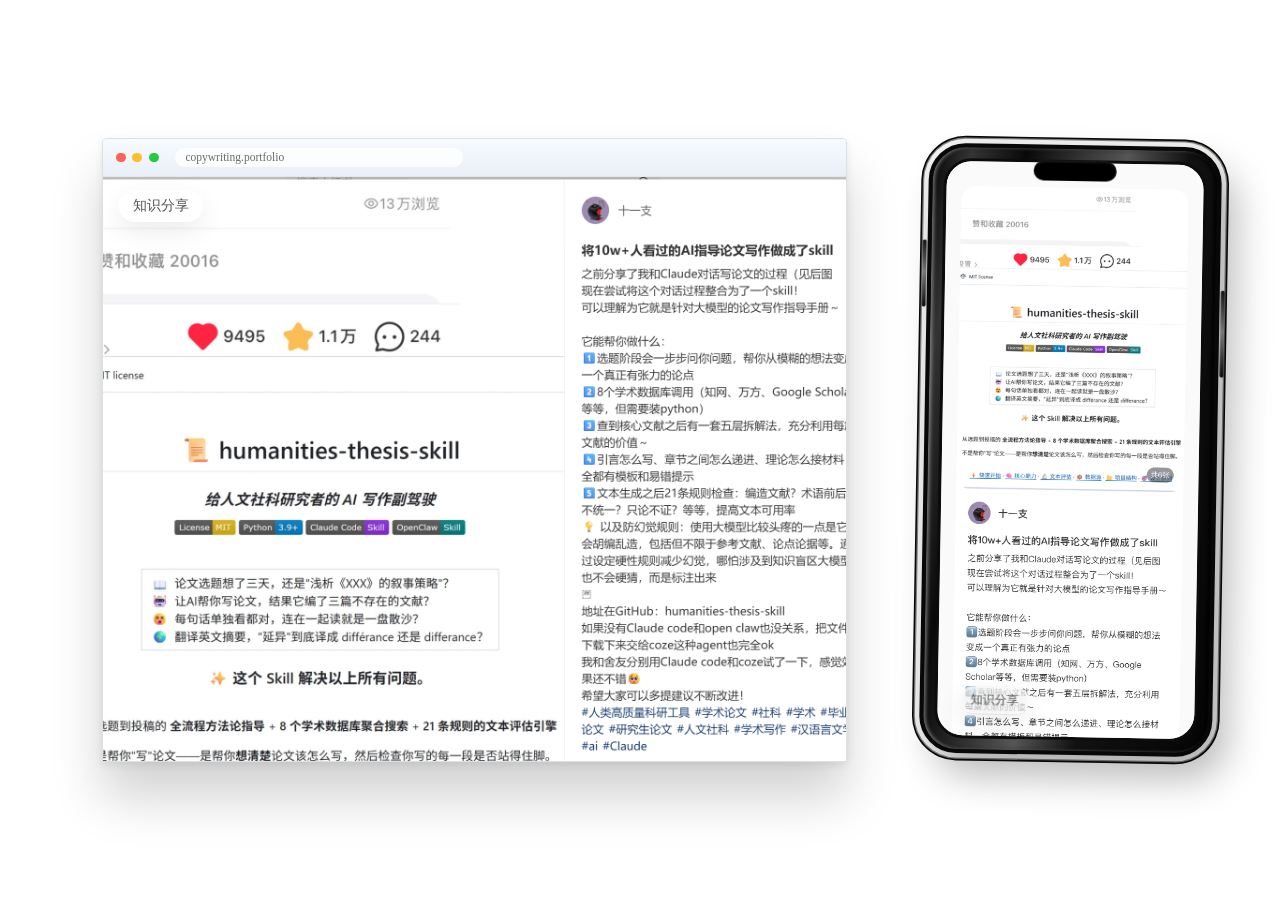
==== copywriting.html @ ecc1463c "Initial personal website" ====
<!doctype html>
<html lang="zh-CN">
  <head>
    <meta charset="UTF-8" />
    <meta name="viewport" content="width=device-width, initial-scale=1.0" />
    <title>文案设计 | Portfolio</title>
    <meta name="description" content="文案设计作品展示。" />
    <link rel="stylesheet" href="./copywriting.css" />
  </head>
  <body>
    <main class="showcase-page" aria-label="文案设计作品展示">
      <section class="browser-mockup" aria-label="网页端截图">
        <div class="browser-bar" aria-hidden="true">
          <div class="window-dots">
            <span></span>
            <span></span>
            <span></span>
          </div>
          <div class="address-pill">copywriting.portfolio</div>
        </div>
        <span class="category-badge" id="web-category">知识分享</span>
        <div class="browser-screen synced-scroll" id="web-screen">
          <img src="./assets/copywriting/web/web-6.png" alt="网页端文案作品 6" />
          <img src="./assets/copywriting/web/web-1.png" alt="网页端文案作品 1" />
          <img src="./assets/copywriting/web/web-5.png" alt="网页端文案作品 5" />
          <img src="./assets/copywriting/web/web-2.png" alt="网页端文案作品 2" />
          <img src="./assets/copywriting/web/web-4.png" alt="网页端文案作品 4" />
          <img src="./assets/copywriting/web/web-3.png" alt="网页端文案作品 3" />
          <img src="./assets/copywriting/web/web-7.png" alt="网页端文案作品 7" />
          <img src="./assets/copywriting/web/web-8.png" alt="网页端文案作品 8" />
          <img src="./assets/copywriting/web/web-wechat.jpg" alt="网页端公众号作品" />
        </div>
      </section>

      <section class="phone-mockup" aria-label="手机端截图">
        <div class="phone-shell">
          <span class="category-badge phone-category" id="phone-category">知识分享</span>
          <div class="phone-island" aria-hidden="true"></div>
          <div class="phone-screen synced-scroll" id="phone-screen">
            <img src="./assets/copywriting/knowledge-3.png" alt="手机端文案作品 6" />
            <img src="./assets/copywriting/knowledge-1.png" alt="手机端文案作品 1" />
            <img src="./assets/copywriting/knowledge-2.png" alt="手机端文案作品 5" />
            <img src="./assets/copywriting/travel-1.png" alt="手机端文案作品 2" />
            <img src="./assets/copywriting/travel-2.png" alt="手机端文案作品 4" />
            <img src="./assets/copywriting/marketing-1.png" alt="手机端文案作品 3" />
            <img src="./assets/copywriting/marketing-2.png" alt="手机端文案作品 7" />
            <img src="./assets/copywriting/marketing-3.png" alt="手机端文案作品 8" />
            <img src="./assets/copywriting/wechat-1.jpg" alt="手机端公众号作品" />
          </div>
        </div>
      </section>
    </main>

    <script src="./copywriting.js"></script>
  </body>
</html>
---- copywriting.css ----
@font-face {
  font-display: swap;
  font-family: "Jinghua LaoSong";
  src: url("./assets/fonts/jinghua-laosong.ttf") format("truetype");
}

* {
  box-sizing: border-box;
}

html {
  min-height: 100%;
  background: #ffffff;
  color: #111111;
  font-family: "Jinghua LaoSong", "Songti SC", SimSun, serif;
}

body {
  min-height: 100vh;
  margin: 0;
  overflow: hidden;
  background: #ffffff;
}

.showcase-page {
  display: grid;
  min-height: 100svh;
  grid-template-columns: minmax(35rem, 1fr) minmax(15rem, 0.34fr);
  gap: clamp(3rem, 6vw, 7rem);
  align-items: center;
  justify-content: center;
  padding: clamp(2rem, 5vw, 5.2rem) clamp(2rem, 8vw, 8rem);
}

.browser-mockup {
  position: relative;
  width: min(100%, 52rem);
  justify-self: end;
  overflow: hidden;
  border: 1px solid rgba(0, 0, 0, 0.08);
  border-radius: 0.32rem 0.32rem 0.06rem 0.06rem;
  background: #eef4f4;
  box-shadow:
    0 2.2rem 3.2rem rgba(0, 0, 0, 0.18),
    0 0.2rem 0.55rem rgba(0, 0, 0, 0.08);
}

.category-badge {
  position: absolute;
  top: 3.15rem;
  left: 0.95rem;
  z-index: 8;
  display: inline-flex;
  min-height: 2rem;
  align-items: center;
  padding: 0.22rem 0.82rem;
  border: 1px solid rgba(255, 255, 255, 0.5);
  border-radius: 999px;
  background: rgba(255, 255, 255, 0.34);
  box-shadow:
    0 0.6rem 1.6rem rgba(0, 0, 0, 0.08),
    inset 0 0.08rem 0.2rem rgba(255, 255, 255, 0.72);
  color: rgba(0, 0, 0, 0.68);
  font-family: "Jinghua LaoSong", "Songti SC", SimSun, serif;
  font-size: 0.9rem;
  line-height: 1;
  backdrop-filter: blur(14px) saturate(1.2);
}

.browser-bar {
  display: grid;
  height: 2.35rem;
  grid-template-columns: auto 1fr;
  gap: 1rem;
  align-items: center;
  padding: 0 0.78rem;
  border-bottom: 1px solid rgba(0, 0, 0, 0.08);
  background: linear-gradient(180deg, #f7fbff, #e9eff7);
}

.window-dots {
  display: flex;
  gap: 0.42rem;
}

.window-dots span {
  width: 0.62rem;
  height: 0.62rem;
  border-radius: 50%;
}

.window-dots span:nth-child(1) {
  background: #ff6157;
}

.window-dots span:nth-child(2) {
  background: #ffbd2e;
}

.window-dots span:nth-child(3) {
  background: #28c840;
}

.address-pill {
  width: min(18rem, 62%);
  min-height: 1.22rem;
  padding: 0.12rem 0.65rem;
  border-radius: 999px;
  background: rgba(255, 255, 255, 0.82);
  color: rgba(0, 0, 0, 0.58);
  font-size: 0.72rem;
  line-height: 1.25;
}

.browser-screen {
  height: min(36.5rem, calc(100svh - 10rem));
  overflow-x: hidden;
  overflow-y: auto;
  overscroll-behavior: contain;
  background: #ffffff;
  cursor: grab;
  scrollbar-width: thin;
  scrollbar-color: rgba(0, 0, 0, 0.32) transparent;
}

.browser-screen,
.phone-screen {
  scroll-behavior: auto;
}

.browser-screen.is-dragging,
.phone-screen.is-dragging {
  cursor: grabbing;
  user-select: none;
}

.browser-screen::-webkit-scrollbar,
.phone-screen::-webkit-scrollbar {
  width: 0.34rem;
}

.browser-screen::-webkit-scrollbar-thumb,
.phone-screen::-webkit-scrollbar-thumb {
  border-radius: 999px;
  background: rgba(0, 0, 0, 0.28);
}

.browser-screen img {
  display: block;
  width: 108%;
  height: auto;
  margin-left: -4%;
  user-select: none;
  -webkit-user-drag: none;
}

.browser-screen img + img {
  margin-top: 0.9rem;
}

.phone-mockup {
  justify-self: start;
  perspective: 70rem;
}

.phone-shell {
  position: relative;
  width: min(18.3rem, 28vw);
  min-width: 14.5rem;
  aspect-ratio: 0.48;
  padding: 0.68rem;
  border: 0.28rem solid #080808;
  border-radius: 2.32rem;
  background:
    linear-gradient(100deg, #050505 0%, #343434 10%, #090909 24%, #565656 50%, #111111 66%, #050505 100%),
    #0b0b0b;
  box-shadow:
    0.9rem 1.35rem 2.4rem rgba(0, 0, 0, 0.28),
    0 0 0 0.28rem rgba(252, 252, 250, 0.92),
    0 0 0 0.36rem rgba(218, 220, 218, 0.58),
    0 0 0 0.46rem #080808,
    inset 0.14rem 0 0.22rem rgba(255, 255, 255, 0.38),
    inset -0.2rem 0 0.28rem rgba(0, 0, 0, 0.95);
  transform: rotate(1deg);
}

.phone-shell::before,
.phone-shell::after {
  position: absolute;
  width: 0.22rem;
  border-radius: 999px;
  background: linear-gradient(180deg, #111111, #777777 48%, #0a0a0a);
  box-shadow:
    inset 0.04rem 0 0.1rem rgba(255, 255, 255, 0.22),
    0.04rem 0 0.08rem rgba(0, 0, 0, 0.38);
  content: "";
}

.phone-shell::before {
  top: 5.8rem;
  left: -0.55rem;
  height: 4.2rem;
}

.phone-shell::after {
  top: 8.7rem;
  right: -0.56rem;
  height: 5.4rem;
}

.phone-island {
  position: absolute;
  top: 0.72rem;
  left: 50%;
  z-index: 5;
  width: 5.15rem;
  height: 1.28rem;
  border-radius: 999px;
  background: #000000;
  box-shadow:
    inset 0 0.08rem 0.14rem rgba(255, 255, 255, 0.12),
    0 0.08rem 0.18rem rgba(255, 255, 255, 0.22);
  transform: translateX(-50%);
}

.phone-category {
  top: auto;
  bottom: 2.24rem;
  left: 2.26rem;
  z-index: 7;
  min-height: 1.72rem;
  padding: 0.18rem 0.62rem;
  background: rgba(255, 255, 255, 0.42);
  font-size: 0.76rem;
}

.phone-screen {
  position: relative;
  height: 100%;
  overflow-y: auto;
  overscroll-behavior: contain;
  border: 0.2rem solid #0c0c0c;
  border-radius: 1.75rem;
  background: #f7fbfb;
  cursor: grab;
  box-shadow:
    inset 0 0 0 0.08rem rgba(255, 255, 255, 0.18),
    inset 0.6rem 0 1.2rem rgba(255, 255, 255, 0.16),
    inset -0.45rem 0 1rem rgba(0, 0, 0, 0.08);
  scrollbar-width: thin;
  scrollbar-color: rgba(0, 0, 0, 0.32) transparent;
}

.phone-screen::before {
  position: sticky;
  top: 0;
  z-index: 4;
  display: block;
  height: 0;
  background: linear-gradient(105deg, rgba(255, 255, 255, 0.26), transparent 42%);
  pointer-events: none;
  content: "";
}

.phone-screen img {
  display: block;
  width: 100%;
  height: auto;
  user-select: none;
  -webkit-user-drag: none;
}

.phone-screen img + img {
  margin-top: 0.5rem;
}

@media (max-width: 980px) {
  body {
    overflow: auto;
  }

  .showcase-page {
    min-height: auto;
    grid-template-columns: 1fr;
    gap: 2.6rem;
    padding: 2rem 1rem;
  }

  .browser-mockup,
  .phone-mockup {
    justify-self: center;
  }

  .browser-screen {
    height: 32rem;
  }

  .phone-shell {
    width: min(18rem, 72vw);
  }
}

@media (max-width: 560px) {
  .browser-bar {
    height: 2rem;
  }

  .address-pill {
    width: 100%;
    font-size: 0.64rem;
  }

  .browser-screen {
    height: 24rem;
  }
}
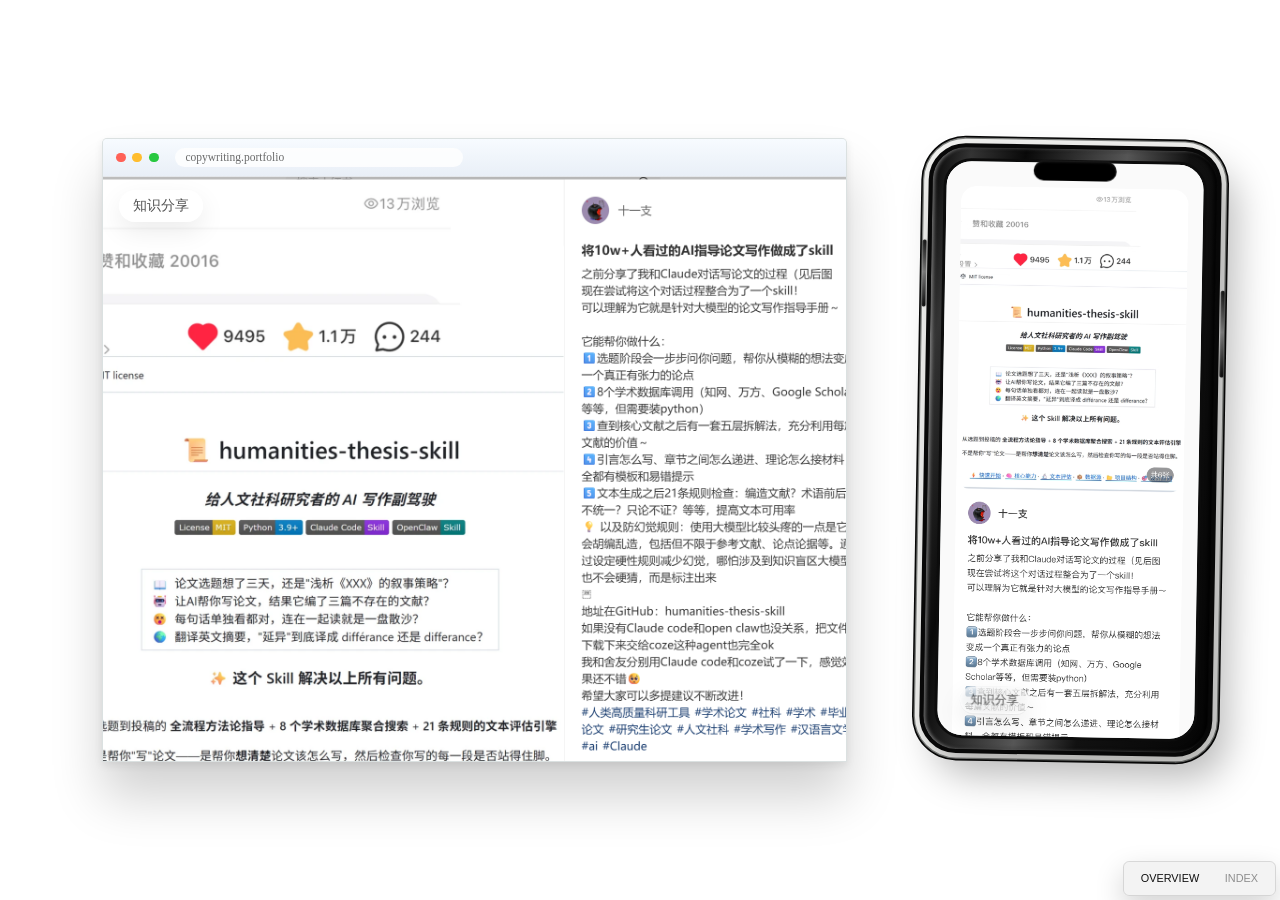
==== commit 3b52532e: "Update portfolio navigation and contact UI" ====
--- a/copywriting.html
+++ b/copywriting.html
@@ -1,4 +1,4 @@
-<!doctype html>
+﻿<!doctype html>
 <html lang="zh-CN">
   <head>
     <meta charset="UTF-8" />
@@ -6,6 +6,7 @@
     <title>文案设计 | Portfolio</title>
     <meta name="description" content="文案设计作品展示。" />
     <link rel="stylesheet" href="./copywriting.css" />
+    <link rel="stylesheet" href="./global-nav.css" />
   </head>
   <body>
     <main class="showcase-page" aria-label="文案设计作品展示">
@@ -51,6 +52,20 @@
       </section>
     </main>
 
+    <nav class="global-bottom-switch" data-global-switch aria-label="Page navigation">
+      <button class="global-switch-button active" type="button" data-global-view="overview">Overview</button>
+      <button class="global-switch-button" type="button" data-global-view="index">Index</button>
+    </nav>
+
+    <section class="global-index-panel" data-global-index-panel aria-label="Index">
+      <a href="./intro.html"><span>01</span><strong>个人介绍</strong></a>
+      <a href="./writing.html"><span>02</span><strong>文字作品</strong></a>
+      <a href="./copywriting.html"><span>03</span><strong>文案设计</strong></a>
+      <a href="https://www.xiaohongshu.com/user/profile/5d0750b1000000001201c484" target="_blank" rel="noopener noreferrer"><span>04</span><strong>自媒体账号</strong></a>
+      <a href="https://qimoshua.top" target="_blank" rel="noopener noreferrer"><span>05</span><strong>vibe coding</strong></a>
+    </section>
+
+    <script src="./global-nav.js"></script>
     <script src="./copywriting.js"></script>
   </body>
 </html>
--- a/global-nav.css
+++ b/global-nav.css
@@ -0,0 +1,136 @@
+@font-face {
+  font-display: swap;
+  font-family: "Jinghua Laosong";
+  src: url("./assets/fonts/jinghua-laosong.ttf") format("truetype");
+  font-weight: 400;
+  font-style: normal;
+}
+
+:root {
+  --global-nav-ink: #111111;
+  --global-nav-muted: rgba(0, 0, 0, 0.34);
+  --global-nav-line: rgba(0, 0, 0, 0.12);
+}
+
+.global-bottom-switch,
+.global-index-panel {
+  position: fixed;
+  border: 0;
+  background: transparent;
+  backdrop-filter: blur(24px);
+  -webkit-backdrop-filter: blur(24px);
+  font-family: Arial, "PingFang SC", "Microsoft YaHei", sans-serif;
+  letter-spacing: 0;
+}
+
+.global-bottom-switch::before,
+.global-index-panel::before {
+  position: absolute;
+  inset: 0;
+  border: 1px solid currentColor;
+  border-radius: inherit;
+  content: "";
+  opacity: 0.13;
+  pointer-events: none;
+}
+
+.global-bottom-switch::after,
+.global-index-panel::after {
+  position: absolute;
+  inset: 0;
+  border-radius: inherit;
+  background-color: currentColor;
+  content: "";
+  opacity: 0.03;
+  pointer-events: none;
+}
+
+.global-bottom-switch {
+  right: 0.25rem;
+  bottom: 0.25rem;
+  z-index: 200;
+  display: flex;
+  min-height: 2.2rem;
+  gap: 0.85rem;
+  align-items: center;
+  padding: 0 0.75rem;
+  border-radius: 0.375rem;
+  background: rgba(250, 250, 250, 0.74);
+  box-shadow:
+    0 0.7rem 1.8rem rgba(0, 0, 0, 0.18),
+    inset 0 1px 0 rgba(255, 255, 255, 0.72);
+  color: var(--global-nav-ink);
+}
+
+.global-switch-button {
+  position: relative;
+  z-index: 1;
+  appearance: none;
+  border: 0;
+  background: transparent;
+  color: rgba(0, 0, 0, 0.42);
+  cursor: pointer;
+  font: inherit;
+  font-size: 0.68rem;
+  line-height: 1;
+  text-transform: uppercase;
+}
+
+.global-switch-button.active {
+  color: var(--global-nav-ink);
+}
+
+.global-index-panel {
+  right: 0.25rem;
+  bottom: 2.8rem;
+  z-index: 198;
+  display: grid;
+  width: min(18rem, calc(100vw - 0.5rem));
+  border-radius: 0.375rem;
+  background: rgba(250, 250, 250, 0.74);
+  box-shadow:
+    0 0.9rem 2.4rem rgba(0, 0, 0, 0.2),
+    inset 0 1px 0 rgba(255, 255, 255, 0.72);
+  color: var(--global-nav-ink);
+  opacity: 0;
+  transform: translateY(0.75rem);
+  pointer-events: none;
+  transition:
+    opacity 180ms ease,
+    transform 180ms ease;
+}
+
+.global-index-panel.open {
+  opacity: 1;
+  transform: translateY(0);
+  pointer-events: auto;
+}
+
+.global-index-panel a {
+  position: relative;
+  z-index: 1;
+  display: grid;
+  grid-template-columns: 2.5rem 1fr;
+  gap: 0.75rem;
+  align-items: center;
+  min-height: 2.45rem;
+  padding: 0 0.8rem;
+  border-bottom: 1px solid var(--global-nav-line);
+  color: inherit;
+  text-decoration: none;
+}
+
+.global-index-panel a:last-child {
+  border-bottom: 0;
+}
+
+.global-index-panel span {
+  color: rgba(0, 0, 0, 0.5);
+  font-size: 0.66rem;
+}
+
+.global-index-panel strong {
+  font-family: "Jinghua Laosong", "Songti SC", "SimSun", serif;
+  font-size: 0.78rem;
+  font-weight: 400;
+}
